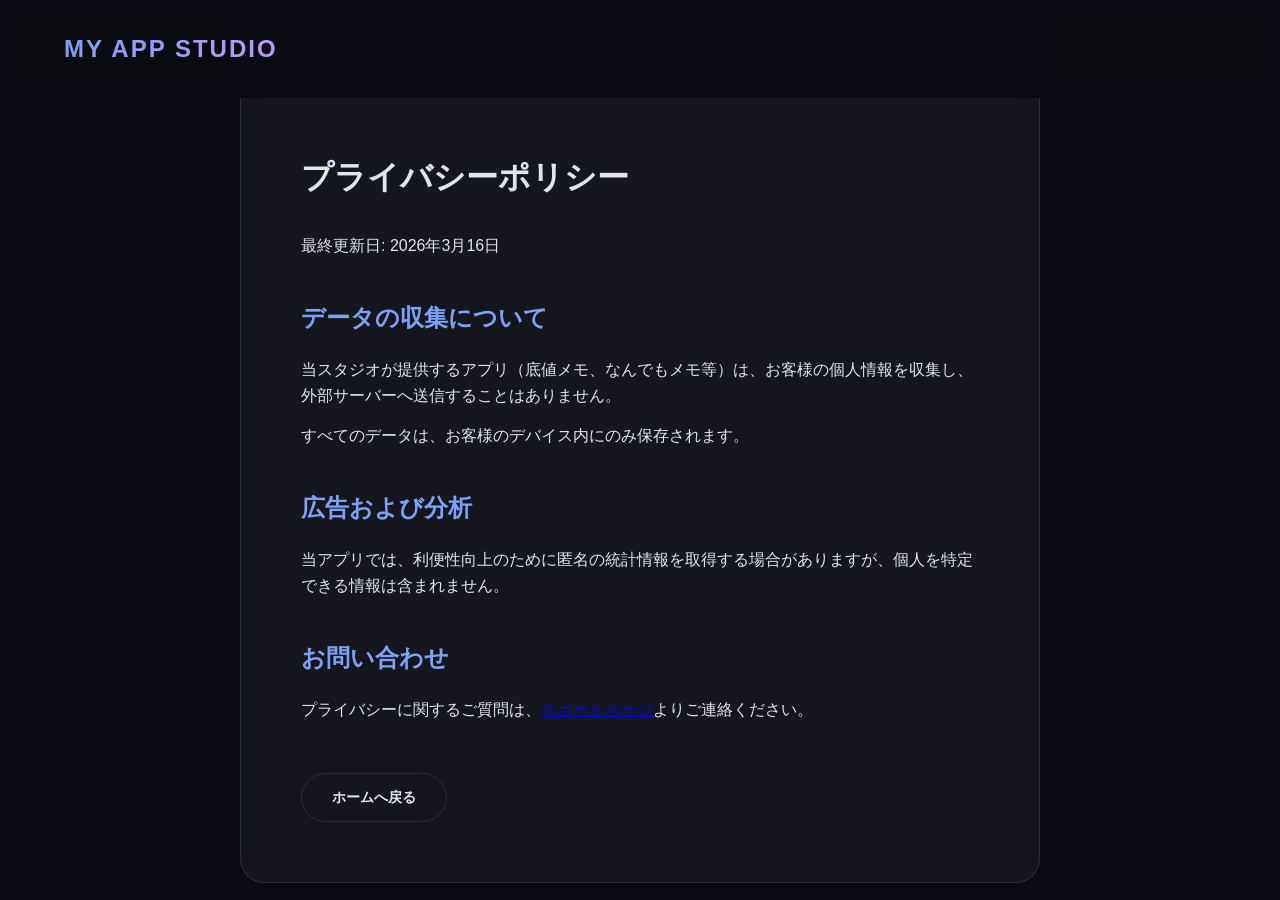
==== privacy.html @ 415bba81 "Initial commit: Create App Studio Portal with Liquid Glass design" ====
<!DOCTYPE html>
<html lang="ja">
<head>
    <meta charset="UTF-8">
    <meta name="viewport" content="width=device-width, initial-scale=1.0">
    <title>Privacy Policy | My App Studio</title>
    <link rel="stylesheet" href="style.css">
</head>
<body class="sub-page">
    <header>
        <nav>
            <div class="logo"><a href="index.html" style="text-decoration:none; color:inherit;">MY APP STUDIO</a></div>
        </nav>
    </header>

    <main class="page-container glass-card">
        <h1>プライバシーポリシー</h1>
        <p>最終更新日: 2026年3月16日</p>
        
        <section>
            <h2>データの収集について</h2>
            <p>当スタジオが提供するアプリ（底値メモ、なんでもメモ等）は、お客様の個人情報を収集し、外部サーバーへ送信することはありません。</p>
            <p>すべてのデータは、お客様のデバイス内にのみ保存されます。</p>
        </section>

        <section>
            <h2>広告および分析</h2>
            <p>当アプリでは、利便性向上のために匿名の統計情報を取得する場合がありますが、個人を特定できる情報は含まれません。</p>
        </section>

        <section>
            <h2>お問い合わせ</h2>
            <p>プライバシーに関するご質問は、<a href="support.html">サポートページ</a>よりご連絡ください。</p>
        </section>
        
        <div style="margin-top: 50px;">
            <a href="index.html" class="btn btn-outline">ホームへ戻る</a>
        </div>
    </main>

    <style>
        .sub-page main { padding-top: 151px; }
        .page-container { max-width: 800px; margin: 0 auto 100px; padding: 60px; }
        h1 { margin-bottom: 30px; }
        h2 { margin: 40px 0 20px; color: var(--accent-blue); }
        section p { margin-bottom: 15px; }
    </style>
</body>
</html>
---- style.css ----
:root {
    --bg-dark: #0a0b12;
    --glass-bg: rgba(255, 255, 255, 0.05);
    --glass-border: rgba(255, 255, 255, 0.1);
    --accent-blue: #7aa2f7;
    --accent-purple: #bb9af7;
    --text-main: #e0e6ed;
    --text-dim: #9499b8;
    --gold-gradient: linear-gradient(135deg, #fceabb 0%, #f8b500 100%);
    --sokone-gradient: linear-gradient(135deg, #FF6B6B 0%, #FFD93D 100%);
    --anything-gradient: linear-gradient(135deg, #6e8efb 0%, #a777e3 100%);
}

* {
    margin: 0;
    padding: 0;
    box-sizing: border-box;
}

body {
    font-family: 'Outfit', 'Noto Sans JP', sans-serif;
    background-color: var(--bg-dark);
    color: var(--text-main);
    line-height: 1.6;
    overflow-x: hidden;
    min-height: 100vh;
}

.background-radial {
    position: fixed;
    top: 0;
    left: 0;
    width: 100%;
    height: 100%;
    background: radial-gradient(circle at 50% 50%, #1a1b26 0%, #0a0b12 100%);
    z-index: -2;
}

.background-radial::before {
    content: '';
    position: absolute;
    top: 0;
    left: 0;
    width: 100%;
    height: 100%;
    background-image: url('images/hero_bg.png');
    background-size: cover;
    background-position: center;
    opacity: 0.3;
    filter: blur(80px);
    z-index: -1;
}

header {
    padding: 30px 5%;
    position: fixed;
    top: 0;
    width: 100%;
    z-index: 100;
    background: rgba(10, 11, 18, 0.8);
    backdrop-filter: blur(10px);
}

nav {
    display: flex;
    justify-content: space-between;
    align-items: center;
    max-width: 1200px;
    margin: 0 auto;
}

.logo {
    font-size: 1.5rem;
    font-weight: 600;
    letter-spacing: 2px;
    background: linear-gradient(to right, var(--accent-blue), var(--accent-purple));
    -webkit-background-clip: text;
    -webkit-text-fill-color: transparent;
}

.nav-links a {
    color: var(--text-main);
    text-decoration: none;
    margin-left: 30px;
    font-weight: 300;
    letter-spacing: 1px;
    transition: opacity 0.3s;
}

.nav-links a:hover {
    opacity: 0.7;
}

main {
    padding-top: 100px;
}

.hero {
    height: 80vh;
    display: flex;
    align-items: center;
    justify-content: center;
    text-align: center;
    padding: 0 5%;
}

.hero-content h1 {
    font-size: clamp(3rem, 10vw, 6rem);
    font-weight: 600;
    background: linear-gradient(to bottom, #ffffff, #9499b8);
    -webkit-background-clip: text;
    -webkit-text-fill-color: transparent;
    margin-bottom: 20px;
    letter-spacing: -2px;
}

.hero-content p {
    font-size: 1.2rem;
    color: var(--text-dim);
    margin-bottom: 40px;
    max-width: 600px;
    margin-left: auto;
    margin-right: auto;
}

.glass-card {
    background: var(--glass-bg);
    backdrop-filter: blur(15px);
    -webkit-backdrop-filter: blur(15px);
    border: 1px solid var(--glass-border);
    border-radius: 24px;
    transition: transform 0.4s cubic-bezier(0.175, 0.885, 0.32, 1.275), box-shadow 0.4s ease;
}

.glass-card:hover {
    transform: translateY(-10px);
    box-shadow: 0 20px 40px rgba(0,0,0,0.4);
    border-color: rgba(255, 255, 255, 0.2);
}

.apps-grid {
    padding: 100px 5%;
    max-width: 1200px;
    margin: 0 auto;
}

.section-title {
    font-size: 2rem;
    text-align: center;
    margin-bottom: 60px;
    font-weight: 400;
    letter-spacing: 4px;
    text-transform: uppercase;
}

.grid-container {
    display: grid;
    grid-template-columns: repeat(auto-fit, minmax(300px, 1fr));
    gap: 40px;
}

.app-card {
    padding: 40px;
    text-align: center;
}

.app-icon-placeholder {
    width: 100px;
    height: 100px;
    border-radius: 22px;
    margin: 0 auto 30px;
    display: flex;
    align-items: center;
    justify-content: center;
    font-size: 3rem;
    box-shadow: 0 10px 20px rgba(0,0,0,0.3);
}

.sokone-gradient { background: var(--sokone-gradient); }
.anything-gradient { background: var(--anything-gradient); }

.app-info h3 {
    font-size: 1.5rem;
    margin-bottom: 15px;
}

.app-info p {
    color: var(--text-dim);
    font-size: 0.95rem;
    margin-bottom: 25px;
    height: 4.8em;
    overflow: hidden;
}

.app-tags {
    display: flex;
    justify-content: center;
    gap: 10px;
    margin-bottom: 30px;
}

.app-tags span {
    font-size: 0.7rem;
    padding: 4px 12px;
    border: 1px solid var(--glass-border);
    border-radius: 20px;
    color: var(--accent-blue);
    text-transform: uppercase;
    letter-spacing: 1px;
}

.btn {
    padding: 12px 30px;
    border-radius: 30px;
    text-decoration: none;
    font-size: 0.9rem;
    font-weight: 600;
    transition: all 0.3s;
    display: inline-block;
}

.btn-primary {
    background: var(--gold-gradient);
    color: #000;
}

.btn-outline {
    border: 1px solid var(--glass-border);
    color: var(--text-main);
}

.btn-outline:hover {
    background: rgba(255, 255, 255, 0.1);
    border-color: #fff;
}

.support-section {
    max-width: 800px;
    margin: 100px auto;
    padding: 60px;
    text-align: center;
}

.support-section h2 { margin-bottom: 20px; }
.support-section p { color: var(--text-dim); margin-bottom: 30px; }

.support-links {
    display: flex;
    justify-content: center;
    gap: 20px;
}

.support-links a {
    color: var(--accent-blue);
    text-decoration: none;
    font-size: 0.9rem;
}

footer {
    padding: 60px 5%;
    text-align: center;
    border-top: 1px solid var(--glass-border);
}

footer p {
    color: var(--text-dim);
    font-size: 0.8rem;
    margin-bottom: 20px;
}

@media (max-width: 768px) {
    .nav-links { display: none; }
    .hero { height: 60vh; }
    .support-section { margin: 50px 5%; padding: 40px 20px; }
}
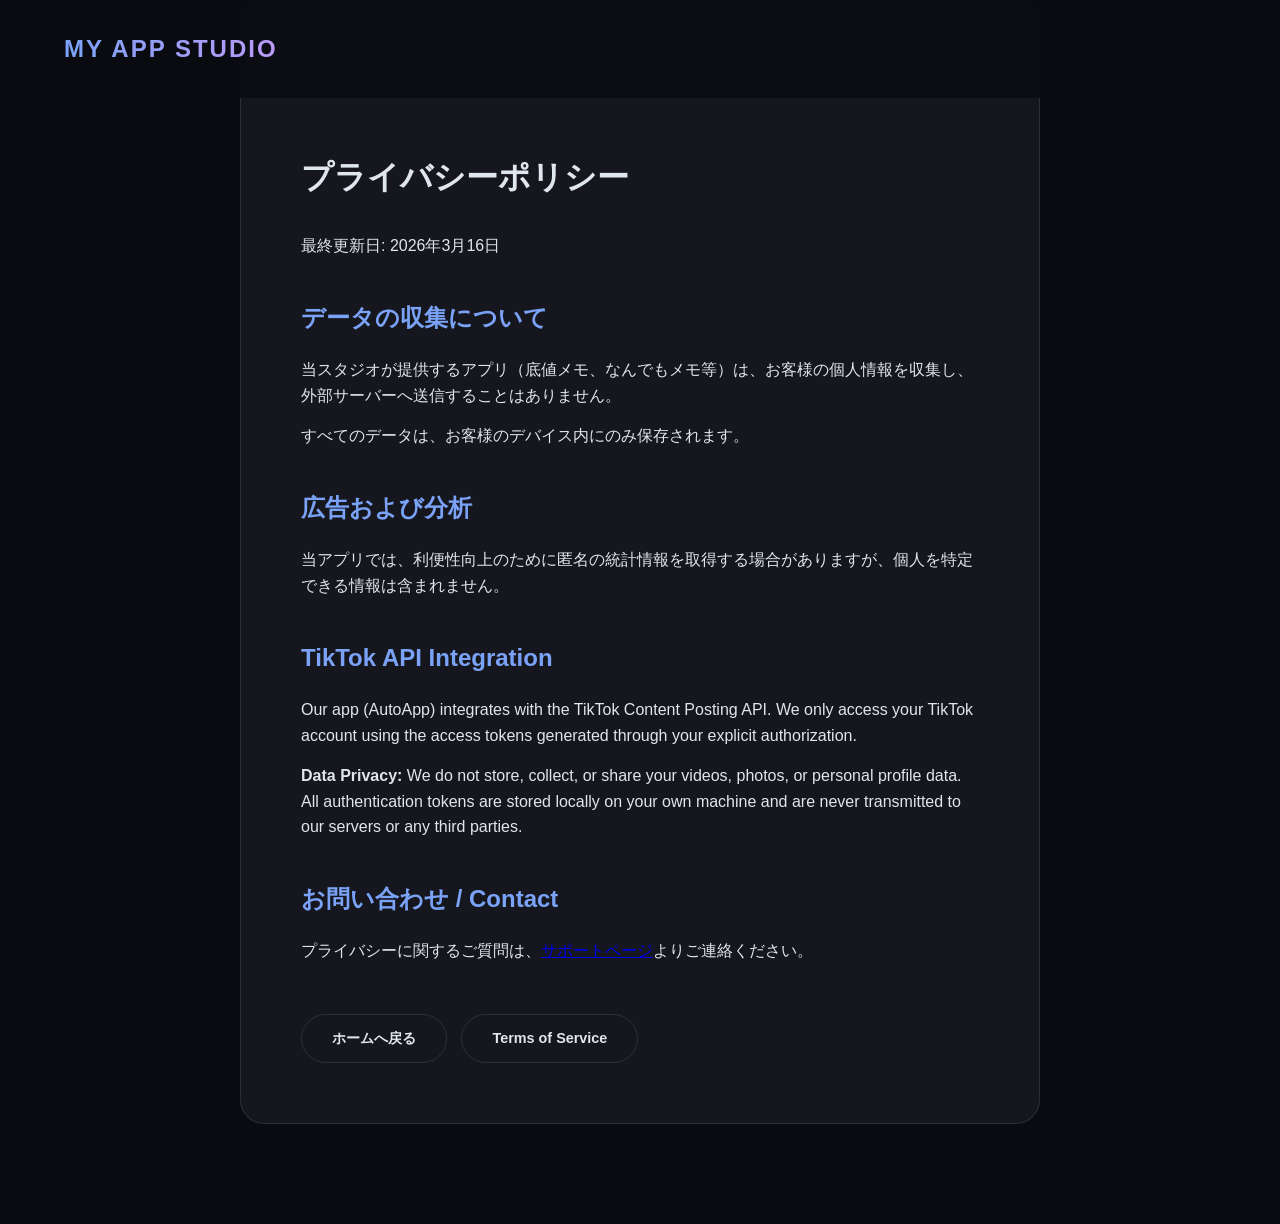
==== commit 70577817: "TikTok審査用の規約とプライバシーポリシーを追加" ====
--- a/privacy.html
+++ b/privacy.html
@@ -29,12 +29,19 @@
         </section>
 
         <section>
-            <h2>お問い合わせ</h2>
+            <h2>TikTok API Integration</h2>
+            <p>Our app (AutoApp) integrates with the TikTok Content Posting API. We only access your TikTok account using the access tokens generated through your explicit authorization.</p>
+            <p><strong>Data Privacy:</strong> We do not store, collect, or share your videos, photos, or personal profile data. All authentication tokens are stored locally on your own machine and are never transmitted to our servers or any third parties.</p>
+        </section>
+
+        <section>
+            <h2>お問い合わせ / Contact</h2>
             <p>プライバシーに関するご質問は、<a href="support.html">サポートページ</a>よりご連絡ください。</p>
         </section>
         
         <div style="margin-top: 50px;">
-            <a href="index.html" class="btn btn-outline">ホームへ戻る</a>
+            <a href="index.html" class="btn btn-outline" style="margin-right:10px;">ホームへ戻る</a>
+            <a href="terms.html" class="btn btn-outline">Terms of Service</a>
         </div>
     </main>
 
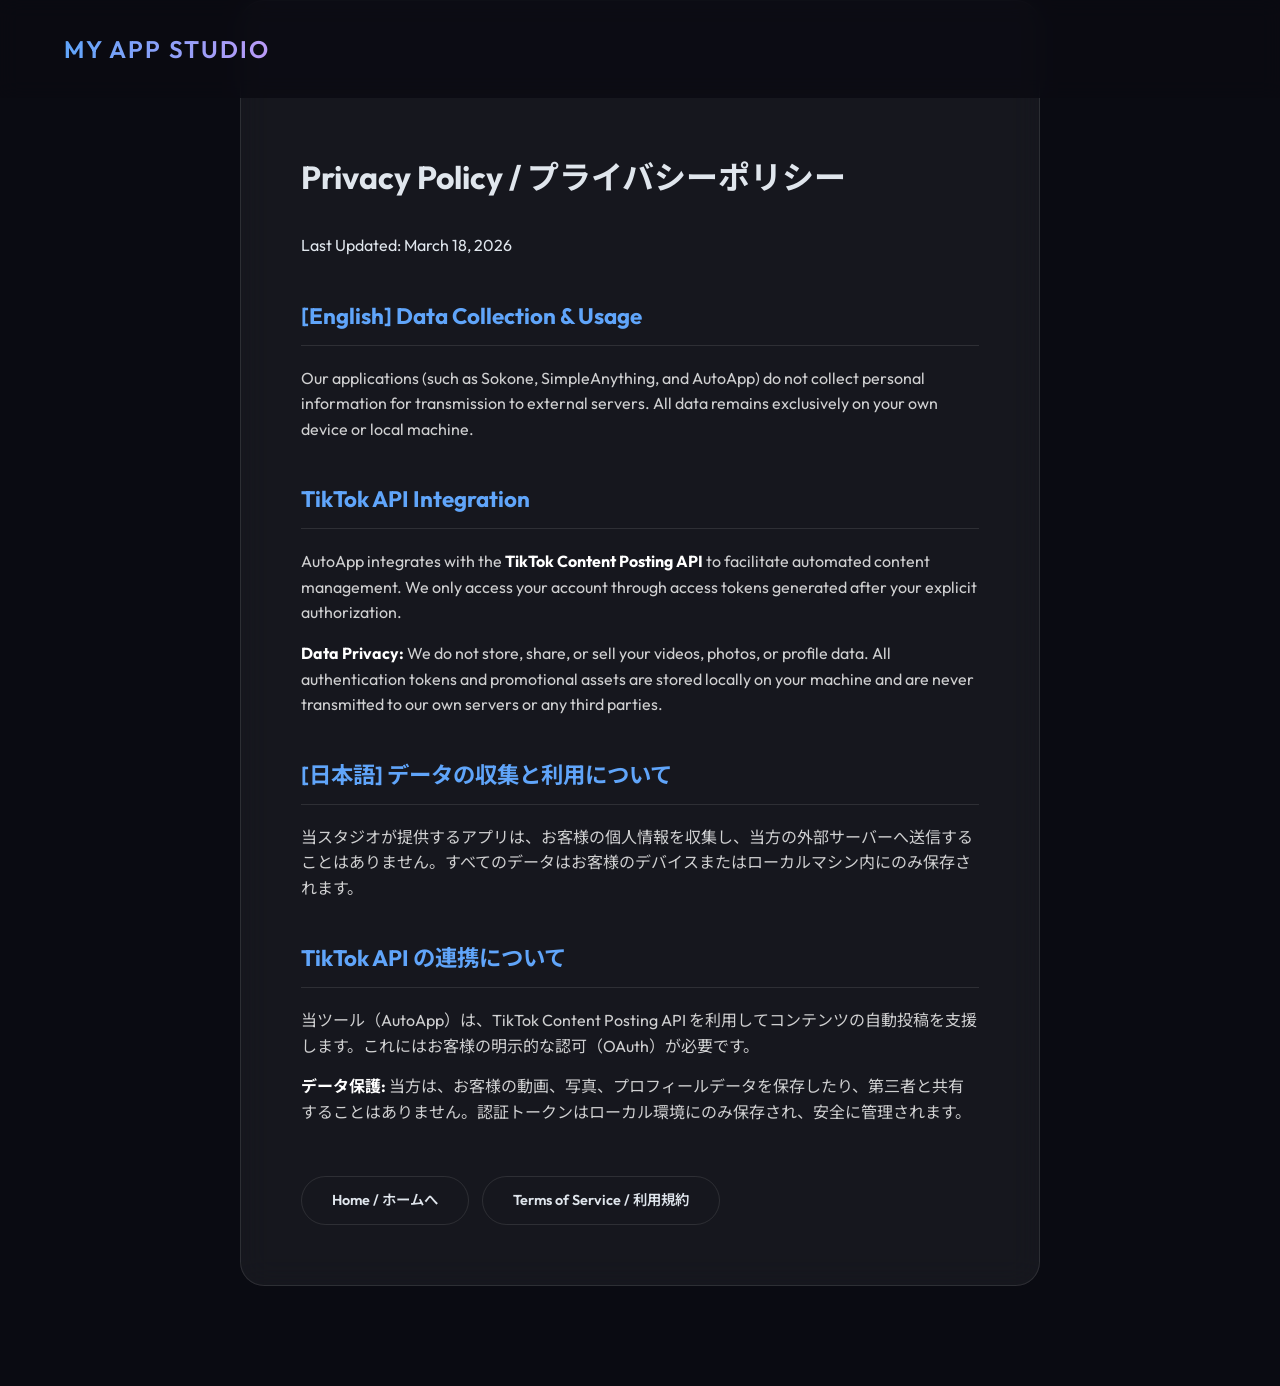
==== commit b793acd6: "TikTok審査対策: index.htmlにTermsリンク追加、privacy.htmlを日米併記に更新" ====
--- a/privacy.html
+++ b/privacy.html
@@ -5,6 +5,7 @@
     <meta name="viewport" content="width=device-width, initial-scale=1.0">
     <title>Privacy Policy | My App Studio</title>
     <link rel="stylesheet" href="style.css">
+    <link href="https://fonts.googleapis.com/css2?family=Outfit:wght@300;400;600&family=Noto+Sans+JP:wght@300;400;700&display=swap" rel="stylesheet">
 </head>
 <body class="sub-page">
     <header>
@@ -14,43 +15,47 @@
     </header>
 
     <main class="page-container glass-card">
-        <h1>プライバシーポリシー</h1>
-        <p>最終更新日: 2026年3月16日</p>
+        <h1>Privacy Policy / プライバシーポリシー</h1>
+        <p>Last Updated: March 18, 2026</p>
         
-        <section>
-            <h2>データの収集について</h2>
-            <p>当スタジオが提供するアプリ（底値メモ、なんでもメモ等）は、お客様の個人情報を収集し、外部サーバーへ送信することはありません。</p>
-            <p>すべてのデータは、お客様のデバイス内にのみ保存されます。</p>
-        </section>
+        <div class="lang-section">
+            <section>
+                <h2>[English] Data Collection & Usage</h2>
+                <p>Our applications (such as Sokone, SimpleAnything, and AutoApp) do not collect personal information for transmission to external servers. All data remains exclusively on your own device or local machine.</p>
+            </section>
 
-        <section>
-            <h2>広告および分析</h2>
-            <p>当アプリでは、利便性向上のために匿名の統計情報を取得する場合がありますが、個人を特定できる情報は含まれません。</p>
-        </section>
+            <section>
+                <h2>TikTok API Integration</h2>
+                <p>AutoApp integrates with the <strong>TikTok Content Posting API</strong> to facilitate automated content management. We only access your account through access tokens generated after your explicit authorization.</p>
+                <p><strong>Data Privacy:</strong> We do not store, share, or sell your videos, photos, or profile data. All authentication tokens and promotional assets are stored locally on your machine and are never transmitted to our own servers or any third parties.</p>
+            </section>
 
-        <section>
-            <h2>TikTok API Integration</h2>
-            <p>Our app (AutoApp) integrates with the TikTok Content Posting API. We only access your TikTok account using the access tokens generated through your explicit authorization.</p>
-            <p><strong>Data Privacy:</strong> We do not store, collect, or share your videos, photos, or personal profile data. All authentication tokens are stored locally on your own machine and are never transmitted to our servers or any third parties.</p>
-        </section>
+            <section>
+                <h2>[日本語] データの収集と利用について</h2>
+                <p>当スタジオが提供するアプリは、お客様の個人情報を収集し、当方の外部サーバーへ送信することはありません。すべてのデータはお客様のデバイスまたはローカルマシン内にのみ保存されます。</p>
+            </section>
 
-        <section>
-            <h2>お問い合わせ / Contact</h2>
-            <p>プライバシーに関するご質問は、<a href="support.html">サポートページ</a>よりご連絡ください。</p>
-        </section>
-        
+            <section>
+                <h2>TikTok API の連携について</h2>
+                <p>当ツール（AutoApp）は、TikTok Content Posting API を利用してコンテンツの自動投稿を支援します。これにはお客様の明示的な認可（OAuth）が必要です。</p>
+                <p><strong>データ保護:</strong> 当方は、お客様の動画、写真、プロフィールデータを保存したり、第三者と共有することはありません。認証トークンはローカル環境にのみ保存され、安全に管理されます。</p>
+            </section>
+        </div>
+
         <div style="margin-top: 50px;">
-            <a href="index.html" class="btn btn-outline" style="margin-right:10px;">ホームへ戻る</a>
-            <a href="terms.html" class="btn btn-outline">Terms of Service</a>
+            <a href="index.html" class="btn btn-outline" style="margin-right:10px;">Home / ホームへ</a>
+            <a href="terms.html" class="btn btn-outline">Terms of Service / 利用規約</a>
         </div>
     </main>
 
     <style>
+        :root { --accent-blue: #60a5fa; }
         .sub-page main { padding-top: 151px; }
-        .page-container { max-width: 800px; margin: 0 auto 100px; padding: 60px; }
+        .page-container { max-width: 800px; margin: 0 auto 100px; padding: 60px; font-family: 'Outfit', 'Noto Sans JP', sans-serif; }
         h1 { margin-bottom: 30px; }
-        h2 { margin: 40px 0 20px; color: var(--accent-blue); }
-        section p { margin-bottom: 15px; }
+        h2 { margin: 40px 0 20px; color: var(--accent-blue); font-size: 1.4rem; border-bottom: 1px solid rgba(255,255,255,0.1); padding-bottom: 10px; }
+        section p { margin-bottom: 15px; line-height: 1.6; color: rgba(255,255,255,0.8); }
+        strong { color: #fff; }
     </style>
 </body>
 </html>
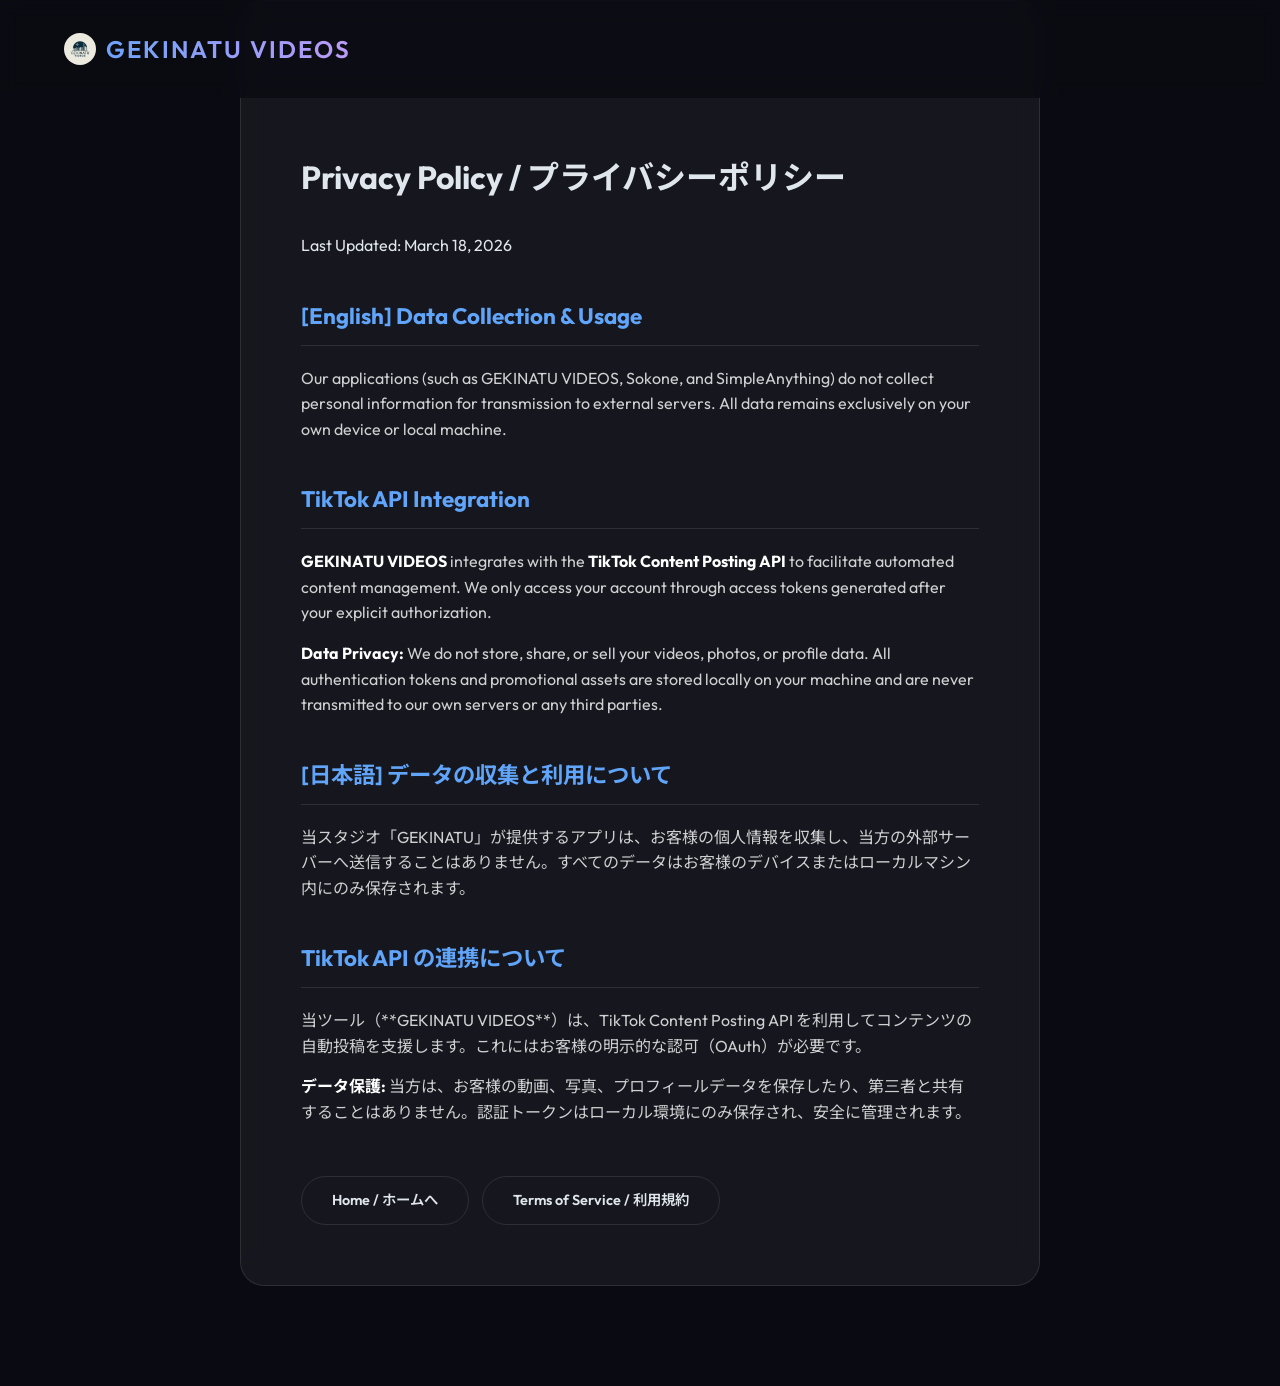
==== commit 4ff65026: "GEKINATU VIDEOS ブランドへの更新 (TikTok審査対応)" ====
--- a/privacy.html
+++ b/privacy.html
@@ -3,14 +3,19 @@
 <head>
     <meta charset="UTF-8">
     <meta name="viewport" content="width=device-width, initial-scale=1.0">
-    <title>Privacy Policy | My App Studio</title>
+    <title>Privacy Policy | GEKINATU VIDEOS</title>
     <link rel="stylesheet" href="style.css">
     <link href="https://fonts.googleapis.com/css2?family=Outfit:wght@300;400;600&family=Noto+Sans+JP:wght@300;400;700&display=swap" rel="stylesheet">
 </head>
 <body class="sub-page">
     <header>
         <nav>
-            <div class="logo"><a href="index.html" style="text-decoration:none; color:inherit;">MY APP STUDIO</a></div>
+            <div class="logo">
+                <a href="index.html" style="text-decoration:none; color:inherit; display: flex; align-items: center;">
+                    <img src="images/gekinatu_logo.png" alt="GEKINATU VIDEOS" style="height: 32px; margin-right: 10px; border-radius: 50%;">
+                    GEKINATU VIDEOS
+                </a>
+            </div>
         </nav>
     </header>
 
@@ -21,23 +26,23 @@
         <div class="lang-section">
             <section>
                 <h2>[English] Data Collection & Usage</h2>
-                <p>Our applications (such as Sokone, SimpleAnything, and AutoApp) do not collect personal information for transmission to external servers. All data remains exclusively on your own device or local machine.</p>
+                <p>Our applications (such as GEKINATU VIDEOS, Sokone, and SimpleAnything) do not collect personal information for transmission to external servers. All data remains exclusively on your own device or local machine.</p>
             </section>
 
             <section>
                 <h2>TikTok API Integration</h2>
-                <p>AutoApp integrates with the <strong>TikTok Content Posting API</strong> to facilitate automated content management. We only access your account through access tokens generated after your explicit authorization.</p>
+                <p><strong>GEKINATU VIDEOS</strong> integrates with the <strong>TikTok Content Posting API</strong> to facilitate automated content management. We only access your account through access tokens generated after your explicit authorization.</p>
                 <p><strong>Data Privacy:</strong> We do not store, share, or sell your videos, photos, or profile data. All authentication tokens and promotional assets are stored locally on your machine and are never transmitted to our own servers or any third parties.</p>
             </section>
 
             <section>
                 <h2>[日本語] データの収集と利用について</h2>
-                <p>当スタジオが提供するアプリは、お客様の個人情報を収集し、当方の外部サーバーへ送信することはありません。すべてのデータはお客様のデバイスまたはローカルマシン内にのみ保存されます。</p>
+                <p>当スタジオ「GEKINATU」が提供するアプリは、お客様の個人情報を収集し、当方の外部サーバーへ送信することはありません。すべてのデータはお客様のデバイスまたはローカルマシン内にのみ保存されます。</p>
             </section>
 
             <section>
                 <h2>TikTok API の連携について</h2>
-                <p>当ツール（AutoApp）は、TikTok Content Posting API を利用してコンテンツの自動投稿を支援します。これにはお客様の明示的な認可（OAuth）が必要です。</p>
+                <p>当ツール（**GEKINATU VIDEOS**）は、TikTok Content Posting API を利用してコンテンツの自動投稿を支援します。これにはお客様の明示的な認可（OAuth）が必要です。</p>
                 <p><strong>データ保護:</strong> 当方は、お客様の動画、写真、プロフィールデータを保存したり、第三者と共有することはありません。認証トークンはローカル環境にのみ保存され、安全に管理されます。</p>
             </section>
         </div>
